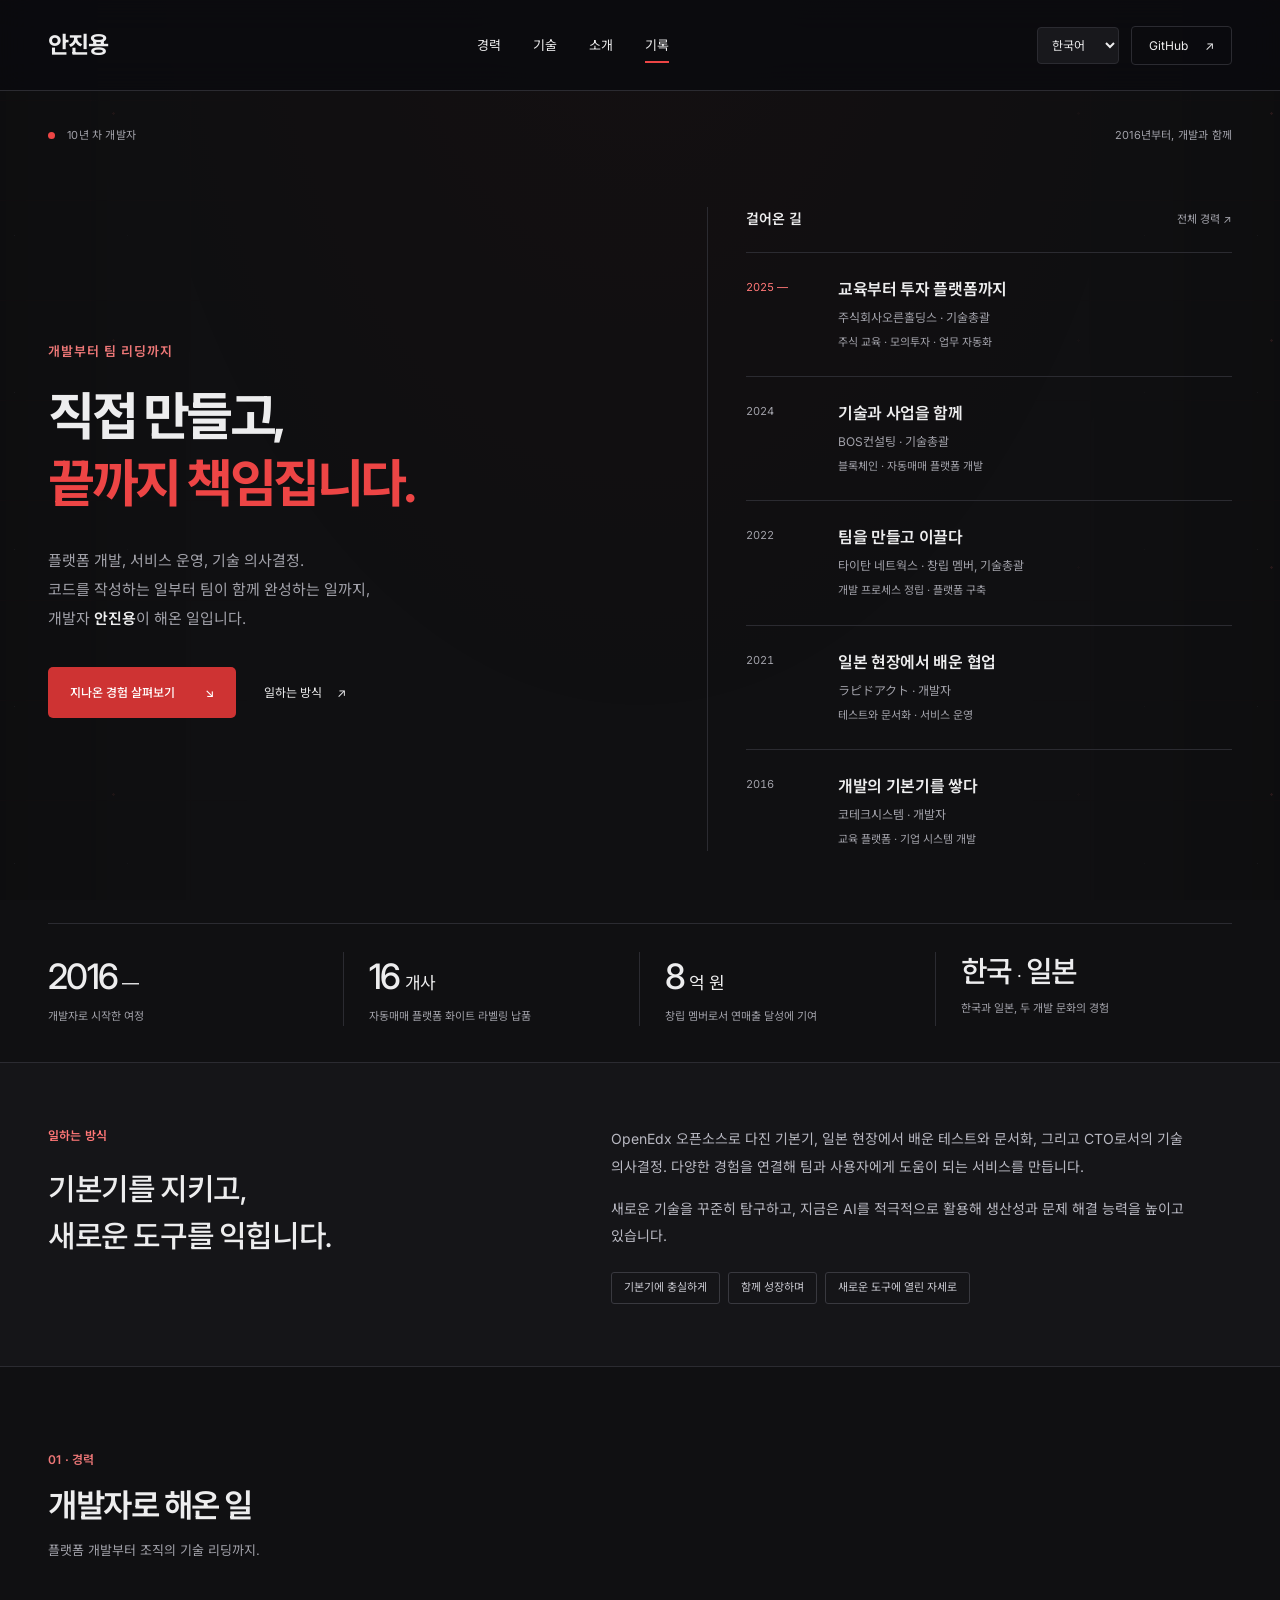
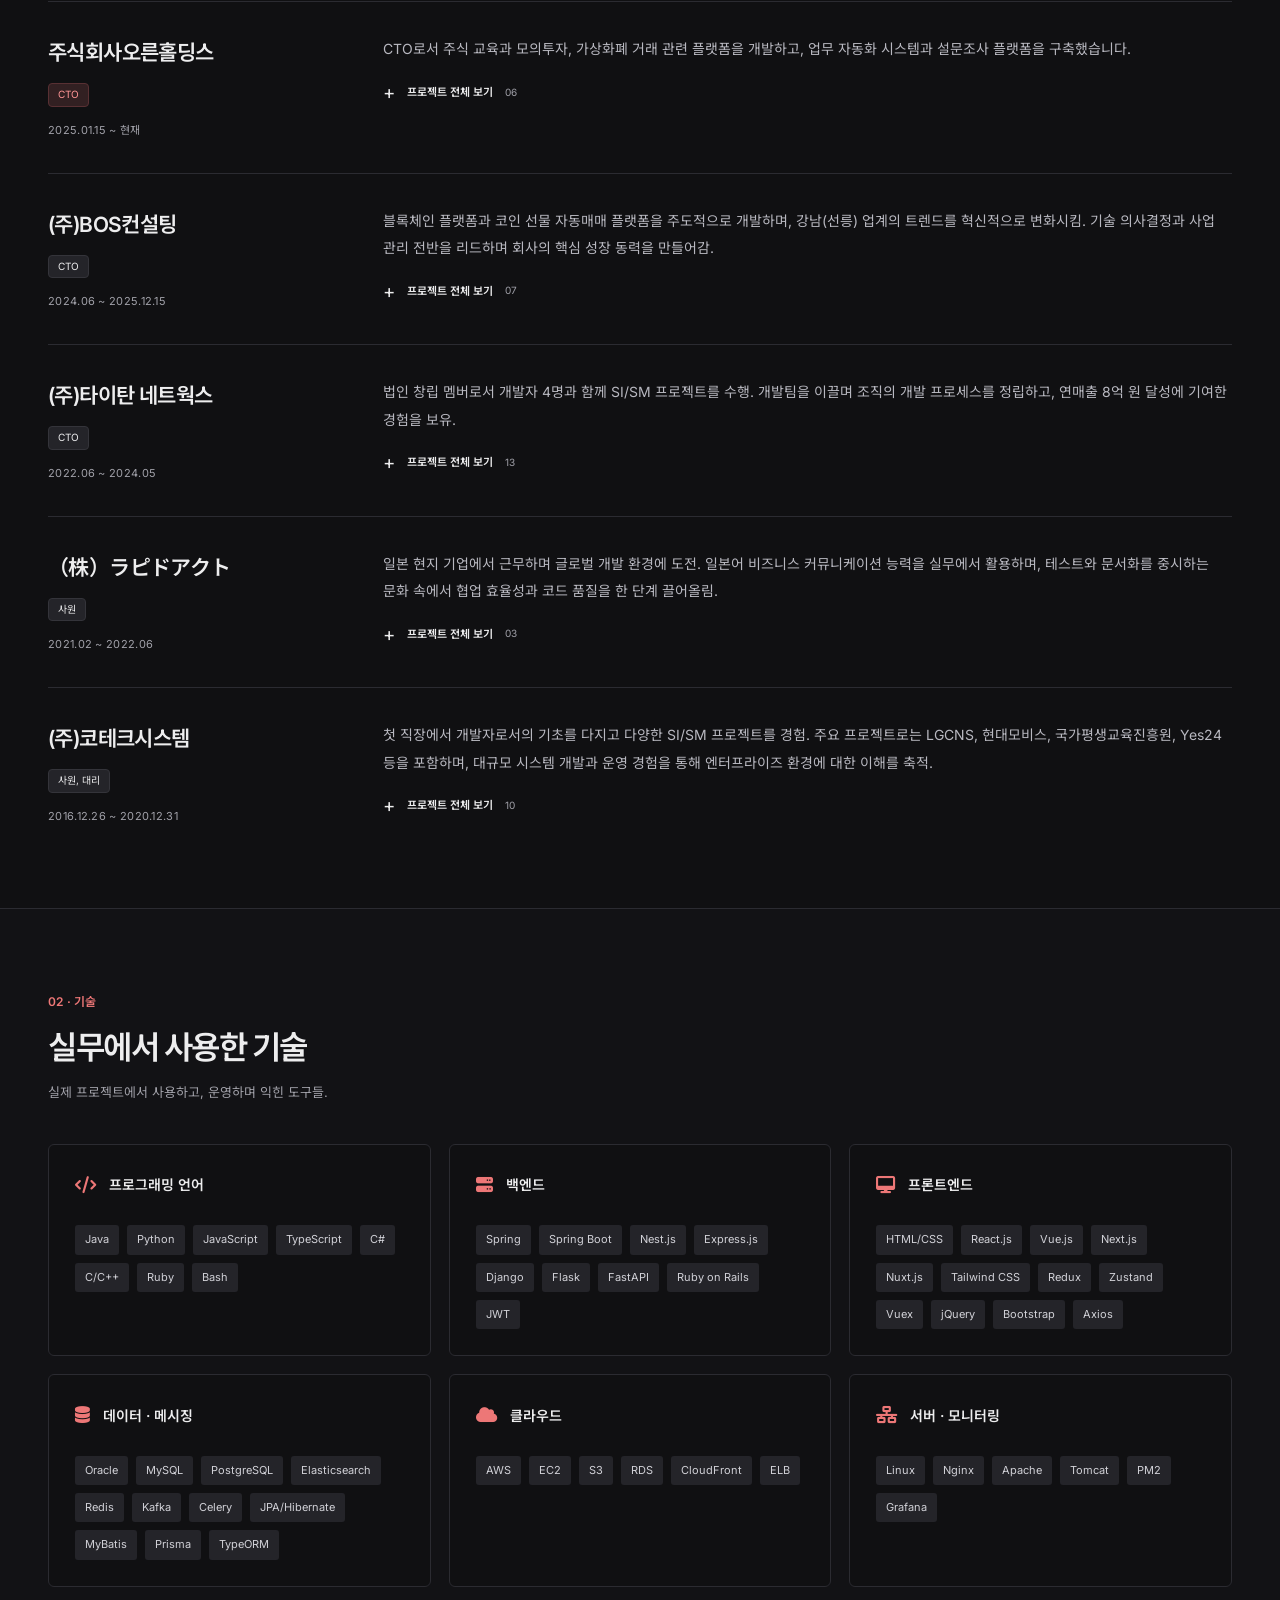
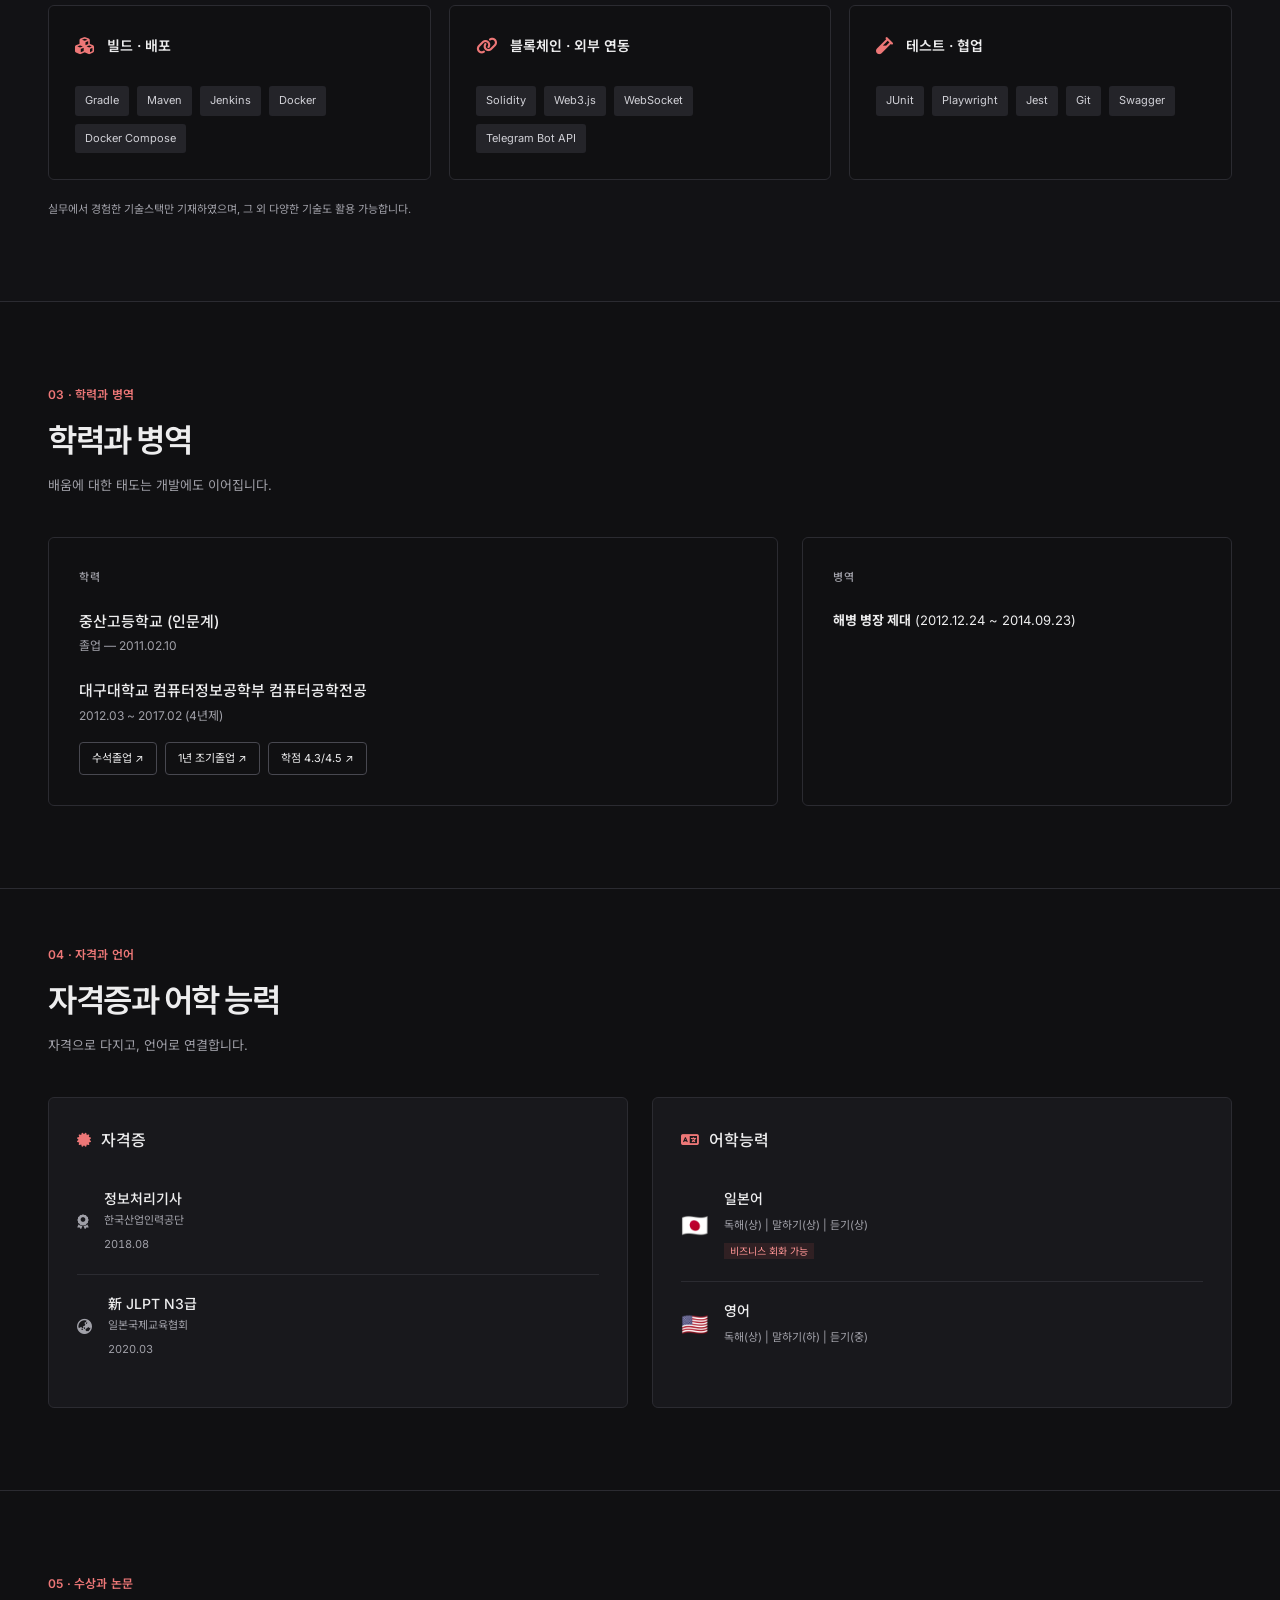
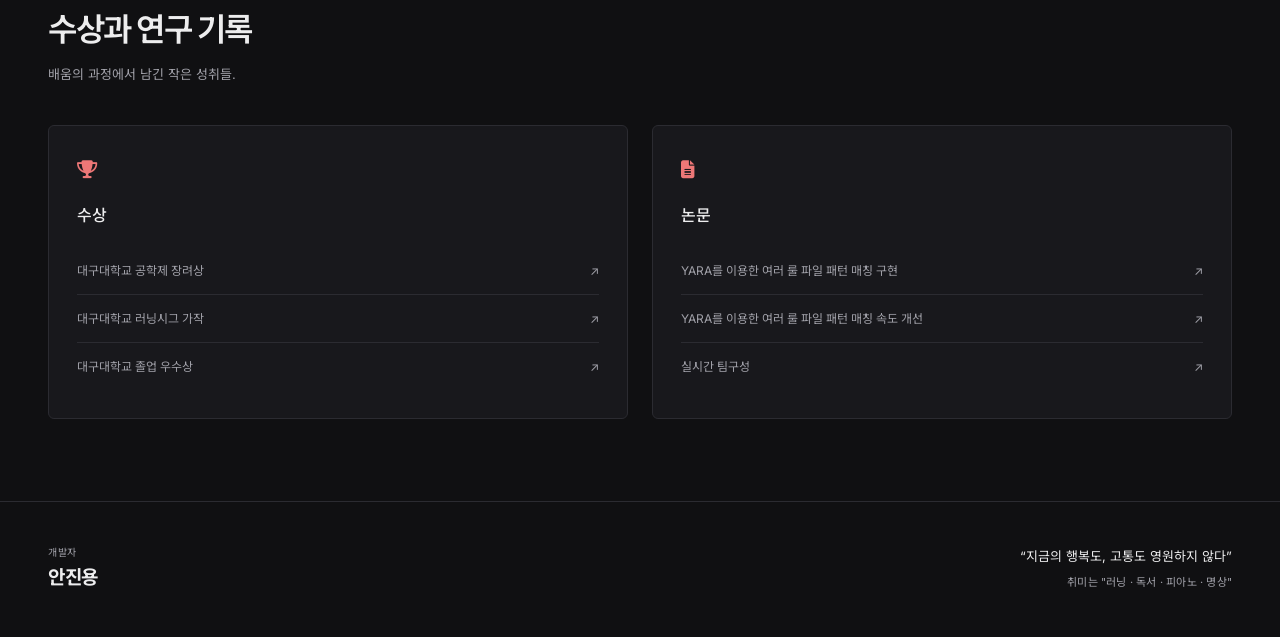
==== index.html @ 0026af7a "feat: rebuild portfolio website" ====
<!DOCTYPE html>
<html lang="ko">
<head>
    <meta charset="UTF-8">
    <meta name="viewport" content="width=device-width, initial-scale=1.0">
    <title>안진용 - 개발자 · 기술 리더</title>
    
    <!-- Typography -->
    <link rel="preconnect" href="https://fonts.googleapis.com">
    <link rel="preconnect" href="https://fonts.gstatic.com" crossorigin>
    <link rel="stylesheet" href="https://fonts.googleapis.com/css2?family=Inter:wght@400;500;600;700;800&amp;family=Noto+Sans+KR:wght@400;500;600;700&amp;family=Noto+Sans+JP:wght@400;500;600;700&amp;display=swap">
    <link rel="stylesheet" href="assets/styles/fonts.css">
    <link rel="stylesheet" href="assets/styles/style.css">
    
    <!-- Font Awesome for icons -->
    <link rel="stylesheet" href="https://cdnjs.cloudflare.com/ajax/libs/font-awesome/6.4.0/css/all.min.css">
    
    <!-- Meta tags for SEO -->
    <meta name="description" content="안진용의 개발 포트폴리오. 플랫폼 개발부터 기술 의사결정과 팀 리딩까지, 기술을 실제 가치로 연결합니다.">
    <meta name="keywords" content="개발자, 풀스택, 팀장, Java, Python, JavaScript, React, Vue, AWS, Docker">
    <meta name="author" content="안진용">
    
    <!-- Open Graph tags -->
    <meta property="og:title" content="안진용 - 개발자 · 기술 리더">
    <meta property="og:description" content="플랫폼 개발부터 기술 의사결정과 팀 리딩까지">
    <meta property="og:type" content="website">
    
    <!-- Favicon -->
    <link rel="icon" type="image/svg+xml" href="favicon.svg">
</head>
<body>
    <a class="skip-link" href="#experience">본문으로 건너뛰기</a>
    <nav class="navbar" aria-label="주요 메뉴">
      <div class="nav-container">
        <a href="#home" class="wordmark" aria-label="안진용 홈">안진용</a>
        <div class="nav-menu"><a href="#experience">경력</a><a href="#skills">기술</a><a href="#about">소개</a><a href="#achievements">기록</a></div>
        <div class="nav-tools">
        <select id="language-select" aria-label="언어 선택">
          <option value="ko" lang="ko">한국어</option>
          <option value="en" lang="en">English</option>
          <option value="ja" lang="ja">日本語</option>
        </select>
        <a class="nav-github" href="https://github.com/ZwLoad" target="_blank" rel="noopener noreferrer">GitHub <span aria-hidden="true">↗</span></a>
        </div>
      </div>
    </nav>
    <main id="home">
    <section class="hero">
      <div class="container">
        <div class="hero-topline"><span><span class="status-dot"></span> <span data-career-start="2016-12-26">개발자</span></span><span>2016년부터, 개발과 함께</span></div>
        <div class="hero-grid">
          <div class="hero-copy">
            <p class="eyebrow">개발부터 팀 리딩까지</p>
            <h1 class="glitch-heading"><span class="glitch-line"><span>직접 만들고,</span><span class="glitch-copy glitch-copy-red" aria-hidden="true">직접 만들고,</span><span class="glitch-copy glitch-copy-light" aria-hidden="true">직접 만들고,</span></span><br><span class="glitch-line hero-accent"><span>끝까지 책임집니다.</span><span class="glitch-copy glitch-copy-red" aria-hidden="true">끝까지 책임집니다.</span><span class="glitch-copy glitch-copy-light" aria-hidden="true">끝까지 책임집니다.</span></span></h1>
            <p class="hero-description" data-i18n-rich="intro">플랫폼 개발, 서비스 운영, 기술 의사결정.<br>코드를 작성하는 일부터 팀이 함께 완성하는 일까지,<br class="desktop-break"> 개발자 <strong>안진용</strong>이 해온 일입니다.</p>
            <div class="hero-actions"><a class="btn btn-primary" href="#experience">지나온 경험 살펴보기 <span aria-hidden="true">↘</span></a><a class="text-link" href="#philosophy">일하는 방식 <span aria-hidden="true">↗</span></a></div>
          </div>
          <aside class="career-overview" aria-label="주요 경력 요약">
            <div class="career-overview-heading"><h2>걸어온 길</h2><a href="#experience" aria-label="전체 경력 보기">전체 경력 <span aria-hidden="true">↗</span></a></div>
            <ol class="career-steps">
              <li><span class="career-year">2025 —</span><div><h3>교육부터 투자 플랫폼까지</h3><p>주식회사오른홀딩스 · 기술총괄</p><span class="career-detail">주식 교육 · 모의투자 · 업무 자동화</span></div></li>
              <li><span class="career-year">2024</span><div><h3>기술과 사업을 함께</h3><p>BOS컨설팅 · 기술총괄</p><span class="career-detail">블록체인 · 자동매매 플랫폼 개발</span></div></li>
              <li><span class="career-year">2022</span><div><h3>팀을 만들고 이끌다</h3><p>타이탄 네트웍스 · 창립 멤버, 기술총괄</p><span class="career-detail">개발 프로세스 정립 · 플랫폼 구축</span></div></li>
              <li><span class="career-year">2021</span><div><h3>일본 현장에서 배운 협업</h3><p>ラピドアクト · 개발자</p><span class="career-detail">테스트와 문서화 · 서비스 운영</span></div></li>
              <li><span class="career-year">2016</span><div><h3>개발의 기본기를 쌓다</h3><p>코테크시스템 · 개발자</p><span class="career-detail">교육 플랫폼 · 기업 시스템 개발</span></div></li>
            </ol>
          </aside>
        </div>
        <div class="hero-metrics"><div><strong>2016<span>—</span></strong><p>개발자로 시작한 여정</p></div><div><strong>16<span>개사</span></strong><p>자동매매 플랫폼 화이트 라벨링 납품</p></div><div><strong data-i18n-rich="revenue">8<span>억 원</span></strong><p>창립 멤버로서 연매출 달성에 기여</p></div><div><strong>한국<span>·</span>일본</strong><p>한국과 일본, 두 개발 문화의 경험</p></div></div>
      </div>
    </section>
    <section id="philosophy" class="philosophy-section"><div class="container philosophy-grid"><div><p class="eyebrow">일하는 방식</p><h2>기본기를 지키고,<br>새로운 도구를 익힙니다.</h2></div><div><p>OpenEdx 오픈소스로 다진 기본기, 일본 현장에서 배운 테스트와 문서화, 그리고 CTO로서의 기술 의사결정. 다양한 경험을 연결해 팀과 사용자에게 도움이 되는 서비스를 만듭니다.</p><p>새로운 기술을 꾸준히 탐구하고, 지금은 AI를 적극적으로 활용해 생산성과 문제 해결 능력을 높이고 있습니다.</p><div class="approach-tags"><span>기본기에 충실하게</span><span>함께 성장하며</span><span>새로운 도구에 열린 자세로</span></div></div></div></section>
    <!-- Experience Section -->
    <section id="experience" class="experience-section">
        <div class="container">
            <div class="section-header">
                <p class="eyebrow">01 · 경력</p><h2 class="section-title">개발자로 해온 일</h2><p class="section-subtitle">플랫폼 개발부터 조직의 기술 리딩까지.</p>
            </div>
            <div class="timeline">

                <div class="timeline-item current">
                    <div class="timeline-marker">
                        <i class="fas fa-briefcase" aria-hidden="true"></i>
                    </div>
                    <div class="timeline-content">
                        <div class="company-info">
                            <h3>주식회사오른홀딩스</h3>
                            <span class="position">CTO</span>
                            <span class="period">2025.01.15 ~ 현재</span>
                        </div>
                        <div class="company-description">
                            <p>CTO로서 주식 교육과 모의투자, 가상화폐 거래 관련 플랫폼을 개발하고, 업무 자동화 시스템과 설문조사 플랫폼을 구축했습니다.</p>
                            <details class="project-details"><summary>프로젝트 전체 보기 <span>06</span></summary><ul class="projects-list">
                                <li>오른, 주식 공부를 위한 CMS '오른아카데미' 개발 (SI)</li>
                                <li>오른, 비트코인 선물 자동매매 플랫폼 '센티널 팩토리' 개발 (SI)</li>
                                <li>오른, 업무 자동화 시스템 '양봉정리' 개발 (SI)</li>
                                <li>오른, 가상화폐 모의 거래소 '레버리지GYM' 개발 (SI)</li>
                                <li>오른, 설문조사 플랫폼 '오른서베이' 개발 (SI)</li>
                                <li>오른, 주식 공부를 위한 모의투자 플랫폼 '오른 트레이딩 시스템' 개발 (SI)</li>
                            </ul></details>
                        </div>
                    </div>
                </div>

    
                <div class="timeline-item">
                    <div class="timeline-marker">
                        <i class="fas fa-briefcase" aria-hidden="true"></i>
                    </div>
                    <div class="timeline-content">
                        <div class="company-info">
                            <h3>(주)BOS컨설팅</h3>
                            <span class="position">CTO</span>
                            <span class="period">2024.06 ~ 2025.12.15</span>
                        </div>
                        <div class="company-description">
                            <p>
                                블록체인 플랫폼과 코인 선물 자동매매 플랫폼을 주도적으로 개발하며, 
                                강남(선릉) 업계의 트렌드를 혁신적으로 변화시킴. 
                                기술 의사결정과 사업 관리 전반을 리드하며 회사의 핵심 성장 동력을 만들어감.
                            </p>
                            <details class="project-details"><summary>프로젝트 전체 보기 <span>07</span></summary><ul class="projects-list">
                                <li>웨**, 토큰 발행 및 Lbank 상장 (SI)</li>
                                <li>웨**, 토큰 스테이킹 보상형 솔루션 개발 (SI)</li>
                                <li>오***, 토큰 발행 및 홀더 수 작업용 에어드롭 자동화 시스템 개발 (SI)</li>
                                <li>BOS컨설팅, 텔레그램 기반 선물 자동매매 봇 개발 (SI)</li>
                                <li>BOS컨설팅, 웹 기반 선물 자동매매 봇 개발 (SI)</li>
                                <li>BOS컨설팅, 웹 기반 선물 자동매매 봇 화이트 라벨링 납품 [16업체] (SI)</li>
                                <li>BOS컨설팅, 리플 전문 선물 자동매매 플랫폼 '리플레이' 개발 (SI)</li>
                            </ul></details>
                        </div>
                    </div>
                </div>
    
                <div class="timeline-item">
                    <div class="timeline-marker">
                        <i class="fas fa-users" aria-hidden="true"></i>
                    </div>
                    <div class="timeline-content">
                        <div class="company-info">
                            <h3>(주)타이탄 네트웍스</h3>
                            <span class="position">CTO</span>
                            <span class="period">2022.06 ~ 2024.05</span>
                        </div>
                        <div class="company-description">
                            <p>
                                법인 창립 멤버로서 개발자 4명과 함께 SI/SM 프로젝트를 수행. 
                                개발팀을 이끌며 조직의 개발 프로세스를 정립하고, 연매출 8억 원 달성에 기여한 경험을 보유.
                            </p>
                            <details class="project-details"><summary>프로젝트 전체 보기 <span>13</span></summary><ul class="projects-list">
                                <li>타이탄네트웍스, TITAN VPN 플랫폼 개발 (SI)</li>
                                <li>F********, GPS 기반 NFT 보상형 솔루션 개발 (SI)</li>
                                <li>최**, 세븐보드 전산 시스템 개발 (SI)</li>
                                <li>스***, 세븐보드 전산 시스템 화이트 라벨링 납품 (SI)</li>
                                <li>메***, NFT 마켓 플레이스 개발 (SI)</li>
                                <li>얼***, NFT 마켓 플레이스 개발 (SI)</li>
                                <li>타이탄네트웍스, 이더리움 기반 복권 시스템 개발 (SI)</li>
                                <li>몬*, 카지노 토큰 스테이킹 보상형 솔루션 개발 (SI)</li>
                                <li>타이탄네트웍스, 슬랙 연동 카지노 자동 배팅 솔루션 개발 (SI)</li>
                                <li>로****, 부동산 토큰 스테이킹 보상형 솔루션 개발 (SI)</li>
                                <li>레***, 지하 아이돌 엔터테인먼트 플랫폼 개발 (SI)</li>
                                <li>카***, 출석 기반 보상형 솔루션 개발 (SI)</li>
                                <li>칸****, 출석 기반 보상형 솔루션 개발 (SI)</li>
                            </ul></details>
                        </div>
                    </div>
                </div>
    
                <div class="timeline-item">
                    <div class="timeline-marker">
                        <i class="fas fa-globe-asia" aria-hidden="true"></i>
                    </div>
                    <div class="timeline-content">
                        <div class="company-info">
                            <h3>（株）ラピドアクト</h3>
                            <span class="position">사원</span>
                            <span class="period">2021.02 ~ 2022.06</span>
                        </div>
                        <div class="company-description">
                            <p>
                                일본 현지 기업에서 근무하며 글로벌 개발 환경에 도전. 
                                일본어 비즈니스 커뮤니케이션 능력을 실무에서 활용하며, 
                                테스트와 문서화를 중시하는 문화 속에서 협업 효율성과 코드 품질을 한 단계 끌어올림.
                            </p>
                            <details class="project-details"><summary>프로젝트 전체 보기 <span>03</span></summary><ul class="projects-list">
                                <li>큐슈 전력, 경리 시스템 유지보수 (SM)</li>
                                <li>리쿠르트, 핫페퍼그루메 식음료팀 유지보수 (SM)</li>
                                <li>세이코, 의약품 배송 시스템 개발 (SI)</li>
                            </ul></details>
                        </div>
                    </div>
                </div>
    
                <div class="timeline-item">
                    <div class="timeline-marker">
                        <i class="fas fa-code" aria-hidden="true"></i>
                    </div>
                    <div class="timeline-content">
                        <div class="company-info">
                            <h3>(주)코테크시스템</h3>
                            <span class="position">사원, 대리</span>
                            <span class="period">2016.12.26 ~ 2020.12.31</span>
                        </div>
                        <div class="company-description">
                            <p>
                                첫 직장에서 개발자로서의 기초를 다지고 다양한 SI/SM 프로젝트를 경험. 
                                주요 프로젝트로는 LGCNS, 현대모비스, 국가평생교육진흥원, Yes24 등을 포함하며, 
                                대규모 시스템 개발과 운영 경험을 통해 엔터프라이즈 환경에 대한 이해를 축적.
                            </p>
                            <details class="project-details"><summary>프로젝트 전체 보기 <span>10</span></summary><ul class="projects-list">
                                <li>LG CNS, 러닝넷 개발 (SI)</li>
                                <li>LG CNS, 러닝넷 유지보수 (SM)</li>
                                <li>국가평생교육진흥원, K-MOOC 개발 (SI)</li>
                                <li>국가평생교육진흥원, K-MOOC 유지보수 (SM)</li>
                                <li>코테크시스템, 시스코 영상 제어 관리자 (SI)</li>
                                <li>현대모비스, 자기주도 SW 러닝 시스템 개발 (SI)</li>
                                <li>YES24, 블록체인 지갑 관리 시스템 seyio 개발 (SI)</li>
                                <li>YES24, 블록체인 경품 추첨 시스템 seymall 개발 (SI)</li>
                                <li>YES24, Story24 플랫폼 개발 (SI)</li>
                                <li>YES24, Story24 관리자 개발 (SI)</li>
                            </ul></details>
                        </div>
                    </div>
                </div>
    
            </div>
        </div>
    </section>
    

    <!-- Skills Section -->
    <section id="skills" class="skills-section">
        <div class="container">
            <div class="section-header">
                <p class="eyebrow">02 · 기술</p><h2 class="section-title">실무에서 사용한 기술</h2><p class="section-subtitle">실제 프로젝트에서 사용하고, 운영하며 익힌 도구들.</p>
            </div>

            <!-- Practical technology stack -->
            <div class="skills-grid-enhanced">
                <div class="skill-category-enhanced">
                    <div class="category-visual">
                        <div class="category-icon"><i class="fas fa-code" aria-hidden="true"></i></div>
                        <div class="category-info"><h3>프로그래밍 언어</h3></div>
                    </div>
                    <div class="skill-tags-enhanced">
                        <span class="skill-tag">Java</span>
                        <span class="skill-tag">Python</span>
                        <span class="skill-tag">JavaScript</span>
                        <span class="skill-tag">TypeScript</span>
                        <span class="skill-tag">C#</span>
                        <span class="skill-tag">C/C++</span>
                        <span class="skill-tag">Ruby</span>
                        <span class="skill-tag">Bash</span>
                    </div>
                </div>
                <div class="skill-category-enhanced">
                    <div class="category-visual">
                        <div class="category-icon"><i class="fas fa-server" aria-hidden="true"></i></div>
                        <div class="category-info"><h3>백엔드</h3></div>
                    </div>
                    <div class="skill-tags-enhanced">
                        <span class="skill-tag">Spring</span>
                        <span class="skill-tag">Spring Boot</span>
                        <span class="skill-tag">Nest.js</span>
                        <span class="skill-tag">Express.js</span>
                        <span class="skill-tag">Django</span>
                        <span class="skill-tag">Flask</span>
                        <span class="skill-tag">FastAPI</span>
                        <span class="skill-tag">Ruby on Rails</span>
                        <span class="skill-tag">JWT</span>
                    </div>
                </div>
                <div class="skill-category-enhanced">
                    <div class="category-visual">
                        <div class="category-icon"><i class="fas fa-desktop" aria-hidden="true"></i></div>
                        <div class="category-info"><h3>프론트엔드</h3></div>
                    </div>
                    <div class="skill-tags-enhanced">
                        <span class="skill-tag">HTML/CSS</span>
                        <span class="skill-tag">React.js</span>
                        <span class="skill-tag">Vue.js</span>
                        <span class="skill-tag">Next.js</span>
                        <span class="skill-tag">Nuxt.js</span>
                        <span class="skill-tag">Tailwind CSS</span>
                        <span class="skill-tag">Redux</span>
                        <span class="skill-tag">Zustand</span>
                        <span class="skill-tag">Vuex</span>
                        <span class="skill-tag">jQuery</span>
                        <span class="skill-tag">Bootstrap</span>
                        <span class="skill-tag">Axios</span>
                    </div>
                </div>
                <div class="skill-category-enhanced">
                    <div class="category-visual">
                        <div class="category-icon"><i class="fas fa-database" aria-hidden="true"></i></div>
                        <div class="category-info"><h3>데이터 · 메시징</h3></div>
                    </div>
                    <div class="skill-tags-enhanced">
                        <span class="skill-tag">Oracle</span>
                        <span class="skill-tag">MySQL</span>
                        <span class="skill-tag">PostgreSQL</span>
                        <span class="skill-tag">Elasticsearch</span>
                        <span class="skill-tag">Redis</span>
                        <span class="skill-tag">Kafka</span>
                        <span class="skill-tag">Celery</span>
                        <span class="skill-tag">JPA/Hibernate</span>
                        <span class="skill-tag">MyBatis</span>
                        <span class="skill-tag">Prisma</span>
                        <span class="skill-tag">TypeORM</span>
                    </div>
                </div>
                <div class="skill-category-enhanced">
                    <div class="category-visual">
                        <div class="category-icon"><i class="fas fa-cloud" aria-hidden="true"></i></div>
                        <div class="category-info"><h3>클라우드</h3></div>
                    </div>
                    <div class="skill-tags-enhanced">
                        <span class="skill-tag">AWS</span>
                        <span class="skill-tag">EC2</span>
                        <span class="skill-tag">S3</span>
                        <span class="skill-tag">RDS</span>
                        <span class="skill-tag">CloudFront</span>
                        <span class="skill-tag">ELB</span>
                    </div>
                </div>
                <div class="skill-category-enhanced">
                    <div class="category-visual">
                        <div class="category-icon"><i class="fas fa-network-wired" aria-hidden="true"></i></div>
                        <div class="category-info"><h3>서버 · 모니터링</h3></div>
                    </div>
                    <div class="skill-tags-enhanced">
                        <span class="skill-tag">Linux</span>
                        <span class="skill-tag">Nginx</span>
                        <span class="skill-tag">Apache</span>
                        <span class="skill-tag">Tomcat</span>
                        <span class="skill-tag">PM2</span>
                        <span class="skill-tag">Grafana</span>
                    </div>
                </div>
                <div class="skill-category-enhanced">
                    <div class="category-visual">
                        <div class="category-icon"><i class="fas fa-cubes" aria-hidden="true"></i></div>
                        <div class="category-info"><h3>빌드 · 배포</h3></div>
                    </div>
                    <div class="skill-tags-enhanced">
                        <span class="skill-tag">Gradle</span>
                        <span class="skill-tag">Maven</span>
                        <span class="skill-tag">Jenkins</span>
                        <span class="skill-tag">Docker</span>
                        <span class="skill-tag">Docker Compose</span>
                    </div>
                </div>
                <div class="skill-category-enhanced">
                    <div class="category-visual">
                        <div class="category-icon"><i class="fas fa-link" aria-hidden="true"></i></div>
                        <div class="category-info"><h3>블록체인 · 외부 연동</h3></div>
                    </div>
                    <div class="skill-tags-enhanced">
                        <span class="skill-tag">Solidity</span>
                        <span class="skill-tag">Web3.js</span>
                        <span class="skill-tag">WebSocket</span>
                        <span class="skill-tag">Telegram Bot API</span>
                    </div>
                </div>
                <div class="skill-category-enhanced">
                    <div class="category-visual">
                        <div class="category-icon"><i class="fas fa-vial" aria-hidden="true"></i></div>
                        <div class="category-info"><h3>테스트 · 협업</h3></div>
                    </div>
                    <div class="skill-tags-enhanced">
                        <span class="skill-tag">JUnit</span>
                        <span class="skill-tag">Playwright</span>
                        <span class="skill-tag">Jest</span>
                        <span class="skill-tag">Git</span>
                        <span class="skill-tag">Swagger</span>
                    </div>
                </div>
            </div>

            <!-- Skills Note -->
            <div class="skills-note">
                <p>실무에서 경험한 기술스택만 기재하였으며, 그 외 다양한 기술도 활용 가능합니다.</p>
            </div>

        </div>
    </section>

    <!-- About Section -->
    <section id="about" class="about-section">
        <div class="container">
            <div class="section-header">
                <p class="eyebrow">03 · 학력과 병역</p><h2 class="section-title">학력과 병역</h2><p class="section-subtitle">배움에 대한 태도는 개발에도 이어집니다.</p>
            </div>
            <div class="about-content">
                <div class="about-text">
                    <div class="highlight-box">
                        <h3>학력</h3>
                        <div class="education-highlight">
                            <div class="education-item">
                                <h4>중산고등학교 (인문계)</h4>
                                <p class="period">졸업 — 2011.02.10</p>
                            </div>
                            <div class="education-item">
                                <h4>대구대학교 컴퓨터정보공학부 컴퓨터공학전공</h4>
                                <p class="period">2012.03 ~ 2017.02 (4년제)</p>
                                <div class="achievement-badges">
                                    <button type="button" class="badge badge-gold" onclick="openModal('assets/documents/대학교_졸업우수상.jpeg', '수석졸업 증명서')">수석졸업 ↗</button>
                                    <button type="button" class="badge badge-blue" onclick="openModal('assets/documents/대학교_졸업증명서.jpeg', '졸업증명서')">1년 조기졸업 ↗</button>
                                    <button type="button" class="badge badge-green" onclick="openModal('assets/documents/대학교_성적증명서.jpeg', '성적증명서')">학점 4.3/4.5 ↗</button>
                                </div>
                            </div>
                        </div>
                    </div>
                    <div class="highlight-box">
                        <h3>병역</h3>
                        <p><strong>해병 병장 제대</strong> (2012.12.24 ~ 2014.09.23)</p>
                    </div>
                </div>
            </div>
        </div>
    </section>

    <!-- Certifications & Languages -->
    <section class="cert-lang-section">
        <div class="container">

            <div class="section-header">
                <p class="eyebrow">04 · 자격과 언어</p><h2 class="section-title">자격증과 어학 능력</h2><p class="section-subtitle">자격으로 다지고, 언어로 연결합니다.</p>
            </div>

            <div class="cert-lang-grid">
                <div class="certifications-card">
                    <div class="card-header">
                        <i class="fas fa-certificate" aria-hidden="true"></i>
                        <h3>자격증</h3>
                    </div>
                    <div class="cert-list">
                        <button type="button" class="cert-item" onclick="openModal('assets/documents/정보처리기사.jpeg', '정보처리기사 자격증')">
                            <div class="cert-icon">
                                <i class="fas fa-award" aria-hidden="true"></i>
                            </div>
                            <div class="cert-info">
                                <h4>정보처리기사</h4>
                                <p>한국산업인력공단</p>
                                <span class="cert-date">2018.08</span>
                            </div></button>
                        <button type="button" class="cert-item" onclick="openModal('assets/documents/JLPT_N3.jpeg', 'JLPT N3급 자격증')">
                            <div class="cert-icon">
                                <i class="fas fa-globe-asia" aria-hidden="true"></i>
                            </div>
                            <div class="cert-info">
                                <h4>新 JLPT N3급</h4>
                                <p>일본국제교육협회</p>
                                <span class="cert-date">2020.03</span>
                            </div></button>
                    </div>
                </div>
                
                <div class="languages-card">
                    <div class="card-header">
                        <i class="fas fa-language" aria-hidden="true"></i>
                        <h3>어학능력</h3>
                    </div>
                    <div class="language-list">
                        <div class="language-item">
                            <div class="language-flag">🇯🇵</div>
                            <div class="language-info">
                                <h4>일본어</h4>
                                <div class="skill-level">
                                    <span class="level-text">독해(상) | 말하기(상) | 듣기(상)</span>
                                </div>
                                <span class="business-note">비즈니스 회화 가능</span>
                            </div>
                        </div>
                        <div class="language-item">
                            <div class="language-flag">🇺🇸</div>
                            <div class="language-info">
                                <h4>영어</h4>
                                <div class="skill-level">
                                    <span class="level-text">독해(상) | 말하기(하) | 듣기(중)</span>
                                </div>
                            </div>
                        </div>
                    </div>
                </div>
            </div>
        </div>
    </section>

    <!-- Achievements Section -->
    <section id="achievements" class="achievements-section">
        <div class="container">
            <div class="section-header">
                <p class="eyebrow">05 · 수상과 논문</p><h2 class="section-title">수상과 연구 기록</h2><p class="section-subtitle">배움의 과정에서 남긴 작은 성취들.</p>
            </div>
            <div class="achievements-grid">
                <div class="achievement-card">
                    <div class="achievement-icon">
                        <i class="fas fa-trophy" aria-hidden="true"></i>
                    </div>
                    <h3>수상</h3>
                    <ul class="achievement-list">
                        <li><button type="button" class="archive-link" onclick="openModal('assets/documents/대학교_공학제장려상.jpeg', '공학제 장려상')">대구대학교 공학제 장려상 <span aria-hidden="true">↗</span></button></li>
                        <li><button type="button" class="archive-link" onclick="openModal('assets/documents/대학교_러닝시그가작.jpeg', '러닝시그 가작')">대구대학교 러닝시그 가작 <span aria-hidden="true">↗</span></button></li>
                        <li><button type="button" class="archive-link" onclick="openModal('assets/documents/대학교_졸업우수상.jpeg', '졸업 우수상')">대구대학교 졸업 우수상 <span aria-hidden="true">↗</span></button></li>
                    </ul>
                </div>
                
                <div class="achievement-card">
                    <div class="achievement-icon">
                        <i class="fas fa-file-alt" aria-hidden="true"></i>
                    </div>
                    <h3>논문</h3>
                    <ul class="achievement-list">
                        <li><button type="button" class="archive-link" onclick="downloadFile('assets/documents/논문_YARA를이용한여러룰파일패턴매칭구현.hwp', 'YARA를 이용한 여러 룰 파일 패턴 매칭 구현.hwp')">YARA를 이용한 여러 룰 파일 패턴 매칭 구현 <span aria-hidden="true">↗</span></button></li>
                        <li><button type="button" class="archive-link" onclick="downloadFile('assets/documents/논문_YARA를이용한여러룰파일패턴매칭속도개선.hwp', 'YARA를 이용한 여러 룰 파일 패턴 매칭 속도 개선.hwp')">YARA를 이용한 여러 룰 파일 패턴 매칭 속도 개선 <span aria-hidden="true">↗</span></button></li>
                        <li><button type="button" class="archive-link" onclick="downloadFile('assets/documents/논문_실시간팀구성.hwp', '실시간 팀구성.hwp')">실시간 팀구성 <span aria-hidden="true">↗</span></button></li>
                    </ul>
                </div>
            </div>
        </div>
    </section>

    <!-- Modal -->
    <dialog id="modal" class="modal" aria-labelledby="modal-title">
        <div class="modal-content">
            <button type="button" class="modal-close" aria-label="닫기">&times;</button>
            <h3 id="modal-title"></h3>
            <div class="modal-body">
                <img id="modal-image" alt="" style="max-width: 100%; height: auto; border-radius: 8px;">
            </div>
        </div>
    </dialog>

    </main>
    <!-- Footer -->
    <footer class="footer">
        <div class="container">
            <div class="footer-content">
                <div class="footer-text">
                    <p>개발자</p>
                    <h3>안진용</h3>
                </div>
                <div class="footer-contact">
                    <p>“지금의 행복도, 고통도 영원하지 않다”</p><span class="footer-habits">취미는 "러닝 · 독서 · 피아노 · 명상"</span>
                </div>
            </div>
        </div>
    </footer>

    <script src="assets/scripts/main.js" defer></script>
    <script src="assets/locales/translations.js" defer></script>
    <script src="assets/scripts/i18n.js" defer></script>
    <script src="assets/scripts/career.js" defer></script>
    <script src="assets/scripts/motion.js" defer></script>
    <script src="assets/scripts/depth.js" defer></script>
</body>
</html>
---- assets/styles/fonts.css ----
body {
    font-family: 'Inter', 'Noto Sans KR', -apple-system, BlinkMacSystemFont, sans-serif;
    -webkit-font-smoothing: antialiased;
    -moz-osx-font-smoothing: grayscale;
}
html[lang="ja"] body {
    font-family: 'Inter', 'Noto Sans JP', -apple-system, BlinkMacSystemFont, sans-serif;
}
---- assets/styles/style.css ----
:root {
    --paper:#101012;
    --ink:#ededee;
    --muted:#a1a1a9;
    --line:#2b2b31;
    --accent:#ed4545;
    --accent-soft:#ff7777;
    --surface:#18181c;
    color-scheme:dark;
}
* {
    box-sizing:border-box;
}
html {
    scroll-behavior:smooth;
    scroll-padding-top:100px;
}
body {
    margin:0;
    background:var(--paper);
    color:var(--ink);
    font-size:15px;
    line-height:1.75;
    word-break:keep-all;
}
h1,h2,h3,h4,p {
    margin:0;
}
a {
    color:inherit;
    text-decoration:none;
}
button {
    font:inherit;
    color:inherit;
    cursor:pointer;
}
button,a,summary {
    -webkit-tap-highlight-color:transparent;
}
button:focus-visible,a:focus-visible,summary:focus-visible {
    outline:3px solid #ff7777;
    outline-offset:5px;
}
::selection {
    background:var(--accent-soft);
    color:var(--ink);
}
.container,.nav-container {
    width:min(1200px,calc(100% - 96px));
    margin:auto;
}
.navbar {
    position:sticky;
    top:0;
    z-index:20;
    background:rgba(16,16,18,.95);
    backdrop-filter:blur(16px);
    border-bottom:1px solid var(--line);
}
.nav-container {
    height:90px;
    display:flex;
    align-items:center;
    justify-content:space-between;
    gap:24px;
}
.wordmark {
    font-size:23px;
    font-weight:700;
    letter-spacing:-1px;
    display:flex;
    align-items:center;
}
.nav-menu {
    display:flex;
    gap:32px;
    font-size:13px;
}
.nav-menu a {
    position:relative;
    padding:10px 0;
}
.nav-menu a:after {
    content:'';
    position:absolute;
    height:2px;
    background:var(--accent);
    bottom:3px;
    left:0;
    right:100%;
    transition:right .2s;
}
.nav-menu a:hover:after,.nav-menu a.active:after {
    right:0;
}
.nav-github {
    font-size:12px;
    border:1px solid var(--line);
    padding:8px 17px;
    border-radius:24px;
}
.nav-github span {
    margin-left:14px;
}
.hero {
    padding:35px 0 0;
}
.hero-topline {
    display:flex;
    justify-content:space-between;
    color:var(--muted);
    font-size:10px;
    letter-spacing:.2px;
}
.status-dot {
    display:inline-block;
    width:7px;
    height:7px;
    background:#ed4545;
    border-radius:50%;
    margin-right:9px;
}
.hero-grid {
    display:grid;
    grid-template-columns:1.15fr 1fr;
    gap:55px;
    align-items:center;
    padding:62px 0 72px;
}
.eyebrow {
    font-size:11px;
    letter-spacing:.2px;
    font-weight:600;
    color:#ed7777;
    margin-bottom:20px;
}
.hero-copy>.eyebrow {
    letter-spacing:1px;
    font-size:13px;
}
.hero h1 {
    font-size:clamp(40px,4vw,58px);
    font-weight:650;
    letter-spacing:-3.5px;
    line-height:1.32;
}
.hero-accent {
    color:var(--accent);
}
.hero-description {
    font-size:15px;
    line-height:1.95;
    color:var(--muted);
    margin-top:28px;
}
.hero-description strong {
    font-weight:600;
    color:var(--ink);
}
.hero-actions {
    margin-top:34px;
    display:flex;
    align-items:center;
    gap:28px;
}
.btn {
    display:inline-flex;
    gap:30px;
    align-items:center;
    justify-content:space-between;
    font-size:12px;
    font-weight:500;
    padding:15px 22px;
    border-radius:5px;
    transition:background .2s,transform .2s;
}
.btn-primary {
    background:#ce3333;
    color:white;
}
.btn:hover {
    background:#ca3030;
    transform:translateY(-2px);
}
.text-link {
    font-size:12px;
}
.text-link span {
    margin-left:12px;
}
.hero-metrics {
    display:grid;
    grid-template-columns:repeat(4,1fr);
    border-top:1px solid var(--line);
    padding:28px 0 36px;
}
.hero-metrics>div {
    padding:0 25px;
    border-right:1px solid var(--line);
}
.hero-metrics>div:first-child {
    padding-left:0;
}
.hero-metrics>div:last-child {
    border:0;
}
.hero-metrics strong {
    font-size:35px;
    line-height:1.4;
    font-weight:500;
    letter-spacing:-1.7px;
}
.hero-metrics strong span {
    font-size:17px;
    font-weight:400;
    letter-spacing:-.5px;
    margin:0 5px;
}
.hero-metrics p {
    font-size:11px;
    color:var(--muted);
    margin-top:6px;
}
.philosophy-section {
    background:var(--surface);
    color:var(--ink);
    border-top:1px solid var(--line);
    border-bottom:1px solid var(--line);
    padding:62px 0;
}
.philosophy-grid {
    display:grid;
    grid-template-columns:1fr 1.3fr;
    gap:85px;
}
.philosophy-section .eyebrow {
    color:var(--accent-soft);
}
.philosophy-section h2 {
    font-size:30px;
    font-weight:500;
    letter-spacing:-1.4px;
    line-height:1.55;
}
.philosophy-grid>div>p:not(.eyebrow) {
    color:#b8b8c1;
    font-size:14px;
    line-height:1.95;
    margin-bottom:15px;
}
.approach-tags {
    display:flex;
    gap:8px;
    flex-wrap:wrap;
    margin-top:23px;
}
.approach-tags span {
    font-size:10px;
    border:1px solid #39393f;
    border-radius:25px;
    padding:5px 12px;
    color:#c9c9d0;
}
.experience-section,.skills-section,.about-section,.cert-lang-section,.achievements-section {
    padding:82px 0;
    border-bottom:1px solid var(--line);
}
.section-header {
    margin-bottom:40px;
}
.section-header .eyebrow {
    margin-bottom:12px;
}
.section-title {
    font-size:32px;
    letter-spacing:-1.5px;
    font-weight:550;
    line-height:1.5;
}
.section-subtitle {
    margin-top:9px;
    font-size:13px;
    color:var(--muted);
}
.timeline {
    border-top:1px solid var(--line);
}
.timeline-item {
    position:relative;
    border-bottom:1px solid var(--line);
    padding:33px 0;
}
.timeline-item:last-child {
    border:0;
    padding-bottom:0;
}
.timeline-marker {
    display:none;
}
.timeline-content {
    display:grid;
    grid-template-columns:290px 1fr;
    gap:45px;
}
.company-info h3 {
    font-size:21px;
    letter-spacing:-.6px;
    font-weight:600;
    margin-bottom:8px;
}
.position {
    display:inline-block;
    font-size:10px;
    background:#242429;
    border:1px solid #34343a;
    border-radius:4px;
    padding:2px 9px;
}
.current .position {
    background:#322022;
    color:#ff9595;
    border-color:#583033;
}
.company-info .period {
    display:block;
    margin-top:14px;
    font-size:11px;
    color:var(--muted);
    letter-spacing:.3px;
}
.company-description>p {
    font-size:14px;
    color:#b8b8c0;
    line-height:1.95;
}
.project-details {
    margin-top:20px;
}
.project-details summary {
    font-size:11px;
    font-weight:600;
    cursor:pointer;
    list-style:none;
    display:flex;
    align-items:center;
    gap:12px;
    width:fit-content;
}
.project-details summary:before {
    content:'+';
    font-size:19px;
    font-weight:400;
    line-height:1;
}
.project-details[open] summary:before {
    content:'−';
}
.project-details summary span {
    font-size:10px;
    color:var(--muted);
    font-weight:400;
}
.projects-list {
    list-style:none;
    padding:16px 0 0;
    margin:0;
}
.projects-list li {
    font-size:12px;
    color:var(--muted);
    padding:6px 0 6px 15px;
    position:relative;
    border-bottom:1px solid #29292e;
}
.projects-list li:before {
    content:'·';
    position:absolute;
    left:0;
}
.skills-section {
    background:#141417;
}
.skills-grid-enhanced {
    display:grid;
    grid-template-columns:repeat(3,1fr);
    gap:18px;
}
.skill-category-enhanced {
    background:var(--paper);
    border:1px solid var(--line);
    padding:26px;
    border-radius:6px;
}
.category-visual {
    display:flex;
    gap:13px;
    align-items:center;
    margin-bottom:25px;
}
.category-icon {
    color:#ed7777;
    font-size:17px;
}
.category-info h3 {
    font-size:14px;
    font-weight:600;
}
.skill-tags-enhanced {
    display:flex;
    gap:8px;
    flex-wrap:wrap;
}
.skill-tag {
    padding:5px 10px;
    background:#242429;
    color:#d1d1d7;
    border-radius:3px;
    font-size:11px;
}
.skill-tag i {
    display:none;
}
.skills-note {
    margin-top:20px;
    color:var(--muted);
    font-size:11px;
}
.about-text {
    display:grid;
    grid-template-columns:1.7fr 1fr;
    gap:24px;
}
.highlight-box {
    border:1px solid var(--line);
    padding:30px;
    border-radius:6px;
}
.highlight-box h3 {
    font-size:11px;
    letter-spacing:1px;
    font-weight:500;
    color:var(--muted);
    margin-bottom:22px;
}
.education-item {
    margin-bottom:22px;
}
.education-item:last-child {
    margin-bottom:0;
}
.education-item h4 {
    font-size:15px;
    font-weight:500;
}
.period {
    color:var(--muted);
    font-size:12px;
}
.achievement-badges {
    display:flex;
    flex-wrap:wrap;
    gap:8px;
    margin-top:16px;
}
.badge {
    background:transparent;
    border:1px solid #484850;
    font-size:11px;
    padding:6px 12px;
    border-radius:4px;
}
.badge:hover {
    background:#2b2023;
}
.highlight-box>p {
    font-size:13px;
}
.cert-lang-section {
    padding-top:55px;
}
.cert-lang-grid,.achievements-grid {
    display:grid;
    grid-template-columns:1fr 1fr;
    gap:24px;
}
.certifications-card,.languages-card,.achievement-card {
    border:1px solid var(--line);
    border-radius:6px;
    padding:28px;
    background:var(--surface);
}
.card-header {
    display:flex;
    gap:10px;
    align-items:center;
    margin-bottom:16px;
}
.card-header h3,.achievement-card h3 {
    font-size:16px;
    font-weight:500;
}
.card-header i {
    font-size:14px;
    color:#ed7777;
}
.cert-item,.language-item {
    display:flex;
    align-items:center;
    gap:16px;
    padding:17px 0;
    border:0;
    border-bottom:1px solid var(--line);
    width:100%;
    text-align:left;
    background:none;
}
.cert-item:last-child,.language-item:last-child {
    border:0;
}
.cert-item:hover .cert-info h4 {
    color:#ff7777;
}
.cert-icon {
    color:#a1a1a9;
}
.cert-info h4,.language-info h4 {
    font-size:14px;
    font-weight:500;
}
.cert-info p,.level-text,.cert-date {
    font-size:11px;
    color:var(--muted);
}
.cert-date {
    font-variant-numeric:tabular-nums;
}
.business-note {
    font-size:10px;
    color:#ff9595;
    background:#302023;
    padding:2px 6px;
}
.language-flag {
    font-size:22px;
}
.achievement-icon {
    font-size:18px;
    color:#ed7777;
    margin-bottom:15px;
}
.achievement-list {
    list-style:none;
    padding:0;
    margin:18px 0 0;
}
.achievement-list li {
    border-bottom:1px solid var(--line);
}
.achievement-list li:last-child {
    border:0;
}
.archive-link {
    background:none;
    border:0;
    width:100%;
    display:flex;
    text-align:left;
    gap:12px;
    justify-content:space-between;
    padding:13px 0;
    font-size:12px;
    color:var(--muted);
}
.archive-link:hover {
    color:var(--accent);
}
.footer {
    padding:42px 0;
}
.footer-content {
    display:flex;
    align-items:center;
    justify-content:space-between;
    gap:30px;
}
.footer-text h3 {
    font-size:19px;
    letter-spacing:-.5px;
}
.footer-text p {
    font-size:10px;
    letter-spacing:.5px;
    color:var(--muted);
}
.footer-contact {
    text-align:right;
}
.footer-contact p {
    font-size:13px;
}
.footer-habits {
    font-size:9px;
    letter-spacing:.2px;
    color:var(--muted);
}
.modal {
    border:0;
    border-radius:8px;
    background:var(--surface);
    padding:0;
    width:min(800px,90vw);
    max-height:90vh;
    color:var(--ink);
}
.modal::backdrop {
    background:#000000c9;
    backdrop-filter:blur(6px);
}
.modal-content {
    padding:30px;
    position:relative;
}
.modal-close {
    position:absolute;
    right:15px;
    top:9px;
    border:0;
    background:none;
    font-size:28px;
}
.modal h3 {
    padding-right:25px;
    margin-bottom:22px;
    font-size:17px;
}
.modal-body {
    text-align:center;
}
.skip-link {
    position:fixed;
    left:15px;
    top:-70px;
    background:var(--accent);
    color:white;
    padding:10px 20px;
    z-index:100;
}
.skip-link:focus {
    top:15px;
}
@media(min-width:1500px) {
    .hero-grid {
        padding:78px 0 86px;
    }
}
@media(max-width:1050px) {
    .container,.nav-container {
        width:calc(100% - 56px);
    }
    .hero-grid {
        gap:28px;
    }
    .hero h1 {
        font-size:44px;
        letter-spacing:-2px;
    }
    .philosophy-grid {
        gap:40px;
    }
    .timeline-content {
        grid-template-columns:235px 1fr;
        gap:30px;
    }
    .skill-category-enhanced {
        padding:19px;
    }
    .category-info h3 {
        font-size:12px;
    }
    .hero-metrics>div {
        padding:0 16px;
    }
}
@media(max-width:760px) {
    html {
        scroll-padding-top:85px;
    }
    .container,.nav-container {
        width:calc(100% - 40px);
    }
    .nav-container {
        height:72px;
        gap:15px;
    }
    .wordmark {
        font-size:21px;
    }
    .nav-menu {
        gap:19px;
        font-size:12px;
    }
    .nav-github {
        font-size:0;
        padding:5px 10px;
    }
    .nav-github span {
        font-size:16px;
        margin:0;
    }
    .hero {
        padding-top:25px;
    }
    .hero-topline {
        font-size:8px;
        letter-spacing:.6px;
    }
    .hero-topline>span:last-child {
        display:none;
    }
    .hero-grid {
        grid-template-columns:1fr;
        padding:38px 0 32px;
        gap:38px;
    }
    .hero h1 {
        font-size:clamp(39px,8vw,58px);
        letter-spacing:-2px;
    }
    .hero-copy>.eyebrow {
        margin-bottom:16px;
        font-size:12px;
    }
    .hero-description {
        font-size:14px;
        margin-top:20px;
    }
    .hero-actions {
        margin-top:25px;
        gap:24px;
    }
    .hero-metrics {
        grid-template-columns:1fr 1fr;
        gap:20px 0;
        padding:25px 0 32px;
    }
    .hero-metrics>div {
        padding:0 15px;
    }
    .hero-metrics>div:nth-child(odd) {
        padding-left:0;
    }
    .hero-metrics>div:nth-child(even) {
        border:0;
    }
    .hero-metrics strong {
        font-size:30px;
    }
    .hero-metrics p {
        font-size:10px;
    }
    .hero-metrics strong span {
        font-size:14px;
    }
    .philosophy-section {
        padding:40px 0;
    }
    .philosophy-grid {
        grid-template-columns:1fr;
        gap:23px;
    }
    .philosophy-section h2 {
        font-size:27px;
    }
    .philosophy-grid>div>p:not(.eyebrow) {
        font-size:13px;
    }
    .experience-section,.skills-section,.about-section,.cert-lang-section,.achievements-section {
        padding:49px 0;
    }
    .section-title {
        font-size:26px;
        letter-spacing:-1px;
    }
    .section-header {
        margin-bottom:27px;
    }
    .section-subtitle {
        font-size:12px;
    }
    .timeline-content {
        grid-template-columns:1fr;
        gap:20px;
    }
    .company-info .period {
        margin-top:8px;
    }
    .company-info h3 {
        font-size:20px;
    }
    .company-description>p {
        font-size:13px;
    }
    .timeline-item {
        padding:25px 0;
    }
    .skills-grid-enhanced {
        grid-template-columns:1fr;
    }
    .category-info h3 {
        font-size:14px;
    }
    .category-visual {
        margin-bottom:15px;
    }
    .skill-category-enhanced {
        padding:24px;
    }
    .about-text,.cert-lang-grid,.achievements-grid {
        grid-template-columns:1fr;
        gap:16px;
    }
    .highlight-box,.certifications-card,.languages-card,.achievement-card {
        padding:24px;
    }
    .footer {
        padding:30px 0;
    }
    .footer-content {
        align-items:flex-start;
        flex-direction:column;
        gap:20px;
    }
    .footer-contact {
        text-align:left;
    }
    .modal-content {
        padding:23px;
    }
}
@media(prefers-reduced-motion:reduce) {
    html {
        scroll-behavior:auto;
    }
    *,*:before,*:after {
        transition:none!important;
        animation:none!important;
    }
}
@media print {
    .navbar,.career-overview,.hero-actions,.modal,.skip-link {
        display:none;
    }
    .container {
        width:100%;
    }
    body {
        font-size:11px;
        background:white;
        color:black;
    }
    .hero-grid {
        display:block;
        padding:20px 0;
    }
    .hero h1 {
        font-size:32px;
    }
    .philosophy-section {
        background:white;
        color:black;
    }
    .philosophy-grid>div>p:not(.eyebrow) {
        color:black;
    }
    section {
        break-inside:avoid;
    }
    .experience-section,.skills-section,.about-section,.cert-lang-section,.achievements-section {
        padding:25px 0;
    }
}

/* A compact, content-led career summary replaces the hero illustration. */
.career-overview {
    padding: 0 0 0 38px;
    border-left: 1px solid var(--line);
}
.career-overview-heading {
    display: flex;
    justify-content: space-between;
    align-items: center;
    padding-bottom: 20px;
    border-bottom: 1px solid var(--line);
}
.career-overview-heading h2 { font-size: 14px; font-weight: 600; }
.career-overview-heading a { font-size: 11px; color: var(--muted); }
.career-overview-heading a:hover { color: var(--accent-soft); }
.career-steps { list-style: none; padding: 0; margin: 0; }
.career-steps li { display: grid; grid-template-columns: 72px 1fr; gap: 20px; padding: 22px 0; border-bottom: 1px solid var(--line); }
.career-steps li:last-child { padding-bottom: 0; border-bottom: 0; }
.career-year { color: var(--muted); font-size: 11px; font-variant-numeric: tabular-nums; padding-top: 3px; }
.career-steps li:first-child .career-year { color: var(--accent-soft); }
.career-steps h3 { font-size: 16px; font-weight: 600; letter-spacing: -.3px; }
.career-steps p { font-size: 12px; color: var(--muted); margin-top: 4px; }
.career-detail { font-size: 11px; color: var(--muted); }
.hero-metrics>div:last-child strong { font-size: 29px; }
.nav-github { border-radius: 4px; }
.eyebrow { font-size: 12px; }
.hero-topline { font-size: 11px; }
.hero h1 { font-weight: 700; }
.section-title { font-weight: 600; }
.approach-tags span { border-radius: 3px; font-size: 11px; }
.footer-habits { font-size: 11px; }
@media(max-width:1050px) {
    .career-overview { padding-left: 24px; }
    .career-steps li { grid-template-columns: 56px 1fr; gap: 12px; }
}
@media(max-width:760px) {
    .career-overview { border-left: 0; padding: 18px 0 0; }
    .hero-grid { gap: 32px; }
    .hero h1 { font-size: clamp(33px,7.5vw,54px); letter-spacing: -1.7px; }
    .career-steps li { grid-template-columns: 66px 1fr; padding: 18px 0; }
    .hero-metrics>div:last-child strong { font-size: 26px; }
    .nav-menu { gap: 16px; }
    .nav-container { gap: 12px; }
}
@media print {
    :root { --paper: white; --ink: black; --muted: #444; --surface: white; --line: #ccc; color-scheme: light; }
}

/* Small interaction cues, without shifting the surrounding layout. */
@media (prefers-reduced-motion: no-preference) {
    .skill-category-enhanced,
    .highlight-box,
    .achievement-card,
    .certifications-card,
    .languages-card {
        transition: border-color 220ms ease, background-color 220ms ease, translate 220ms ease;
    }
    .skill-tag,
    .nav-github,
    .badge {
        transition: color 180ms ease, background-color 180ms ease, border-color 180ms ease;
    }
    .text-link span,
    .btn span,
    .career-overview-heading a span {
        display: inline-block;
        transition: transform 220ms ease;
    }
    .modal[open] {
        animation: dialog-enter 200ms ease-out;
    }
    .project-details[open] .projects-list {
        animation: details-enter 240ms ease-out;
    }
}
@media (hover: hover) and (pointer: fine) {
    .skill-category-enhanced:hover,
    .highlight-box:hover,
    .achievement-card:hover,
    .certifications-card:hover,
    .languages-card:hover {
        border-color: #684044;
        translate: 0 -3px;
    }
    .skill-tag:hover {
        background: #362429;
        color: #ffb3b3;
    }
    .nav-github:hover {
        background: #261a1d;
        border-color: #684044;
    }
    .text-link:hover span,
    .career-overview-heading a:hover span {
        transform: translate(2px, -2px);
    }
    .btn:hover span {
        transform: translate(2px, 2px);
    }
}
@keyframes dialog-enter {
    from { opacity: 0; transform: translateY(10px) scale(.985); }
    to { opacity: 1; transform: translateY(0) scale(1); }
}
@keyframes details-enter {
    from { opacity: 0; transform: translateY(-5px); }
    to { opacity: 1; transform: translateY(0); }
}
@media (prefers-reduced-motion: reduce) {
    .skill-category-enhanced:hover,
    .highlight-box:hover,
    .achievement-card:hover,
    .certifications-card:hover,
    .languages-card:hover,
    .btn:hover,
    .text-link:hover span,
    .career-overview-heading a:hover span,
    .btn:hover span {
        translate: none;
        transform: none;
    }
}

/* Keep the original heading readable; only thin duplicate slices move. */
.glitch-line {
    position: relative;
    display: inline-block;
    isolation: isolate;
}
.glitch-copy {
    position: absolute;
    inset: 0;
    pointer-events: none;
    user-select: none;
    opacity: 0;
}
.glitch-copy-red {
    color: #ff414b;
    clip-path: inset(22% 0 57% 0);
}
.glitch-copy-light {
    color: #ffe4e4;
    clip-path: inset(62% 0 23% 0);
}
@media (prefers-reduced-motion: no-preference) {
    .glitch-copy-red {
        animation: glitch-red 3s 1s infinite;
    }
    .glitch-copy-light {
        animation: glitch-light 3s 1s infinite;
    }
    .hero-accent .glitch-copy {
        animation-delay: 1.14s;
    }
}
@keyframes glitch-red {
    0%, 18.6667%, 100% { opacity: 0; transform: translateX(0); }
    2.66667% { opacity: .85; transform: translateX(-4px); clip-path: inset(22% 0 57% 0); }
    6.66667% { opacity: .85; transform: translateX(3px); clip-path: inset(27% 0 61% 0); }
    10.6667% { opacity: .6; transform: translateX(-2px); clip-path: inset(48% 0 40% 0); }
    16% { opacity: 0; transform: translateX(0); }
}
@keyframes glitch-light {
    0%, 18.6667%, 100% { opacity: 0; transform: translateX(0); }
    4% { opacity: .7; transform: translateX(4px); clip-path: inset(62% 0 23% 0); }
    8% { opacity: .7; transform: translateX(-3px); clip-path: inset(68% 0 19% 0); }
    12% { opacity: .5; transform: translateX(2px); clip-path: inset(40% 0 49% 0); }
    16% { opacity: 0; transform: translateX(0); }
}
@media print {
    .glitch-copy { display: none; }
}

/* Language controls and layouts for longer translations. */
.nav-tools {
    display: flex;
    align-items: center;
    gap: 12px;
}
#language-select {
    font: inherit;
    font-size: 12px;
    color: var(--ink);
    background: var(--surface);
    border: 1px solid var(--line);
    border-radius: 4px;
    padding: 9px 10px;
    cursor: pointer;
    max-width: 120px;
}
#language-select:focus-visible {
    outline: 3px solid var(--accent-soft);
    outline-offset: 3px;
}
:lang(en) body { word-break: normal; }
:lang(ja) body { word-break: normal; line-break: strict; }
html:not([lang="ko"]) .hero h1 {
    font-size: clamp(32px, 3.5vw, 50px);
    letter-spacing: -1.8px;
}
html:not([lang="ko"]) .wordmark { font-size: 20px; letter-spacing: -.6px; }
html:not([lang="ko"]) .glitch-line { max-width: 100%; }
.skill-category-enhanced, .timeline-content > *, .hero-grid > * { min-width: 0; }
@media (max-width: 1050px) {
    .nav-menu { gap: 18px; }
    .nav-tools { gap: 8px; }
    html:not([lang="ko"]) .hero h1 { font-size: 35px; }
}
@media (max-width: 760px) {
    .nav-container {
        height: auto;
        min-height: 90px;
        flex-wrap: wrap;
        padding: 13px 0 8px;
        gap: 8px 12px;
    }
    .nav-tools { margin-left: auto; }
    .nav-menu {
        order: 3;
        width: 100%;
        justify-content: space-between;
        gap: 12px;
    }
    .nav-menu a { padding: 4px 0; }
    #language-select { font-size: 12px; padding: 6px 8px; }
    html { scroll-padding-top: 120px; }
    html:not([lang="ko"]) .hero h1 { font-size: clamp(27px, 6.7vw, 44px); letter-spacing: -1px; }
    html:not([lang="ko"]) .hero-actions { gap: 18px; flex-wrap: wrap; }
    html:not([lang="ko"]) .hero-metrics strong span { font-size: 12px; }
}

/* Scroll-driven descent: background layers never intercept page interaction. */
.depth-scene {
    display: none;
    position: fixed;
    inset: 0;
    z-index: -1;
    overflow: hidden;
    pointer-events: none;
}
body { isolation: isolate; }
.depth-enabled .depth-scene { display: block; }
.depth-grid, .depth-particles, .depth-vignette { position: absolute; inset: 0; }
.depth-grid {
    background-image: linear-gradient(#ed454518 1px, transparent 1px), linear-gradient(90deg, #ed454518 1px, transparent 1px);
    background-size: 100px 100px;
    background-position: center var(--dive-grid-y, 0px);
    mask-image: linear-gradient(90deg, #0008, transparent 24%, transparent 76%, #0008);
    opacity: calc(.35 + var(--dive-depth, 0) * .65);
}
.depth-particles {
    background-image: radial-gradient(circle, #ff77775c 1px, transparent 1.5px), radial-gradient(circle, #ababbb40 .6px, transparent 1px);
    background-size: 193px 227px, 113px 157px;
    background-position: 17px var(--dive-particles-y, 0px), 71px var(--dive-grid-y, 0px);
    mask-image: linear-gradient(90deg, #000, transparent 20%, transparent 80%, #000);
    opacity: calc(.35 + var(--dive-depth, 0) * .6);
}
.depth-vignette {
    background: radial-gradient(ellipse at 50% -20%, #a12a2417, transparent 65%), linear-gradient(90deg, #0005, transparent 15%, transparent 85%, #0005);
    opacity: calc(.4 + var(--dive-depth, 0) * .6);
}
.depth-enabled .skills-section { background: #15151980; }
.depth-enabled .philosophy-section { background: #19191dab; }
.depth-enabled .navbar { background: #0b0b0eee; }
@media (max-width: 760px) {
    .depth-grid { background-size: 60px 60px; }
}
@media (prefers-reduced-motion: reduce) {
    .depth-scene { display: none !important; }
}
@media print {
    .depth-scene { display: none !important; }
}
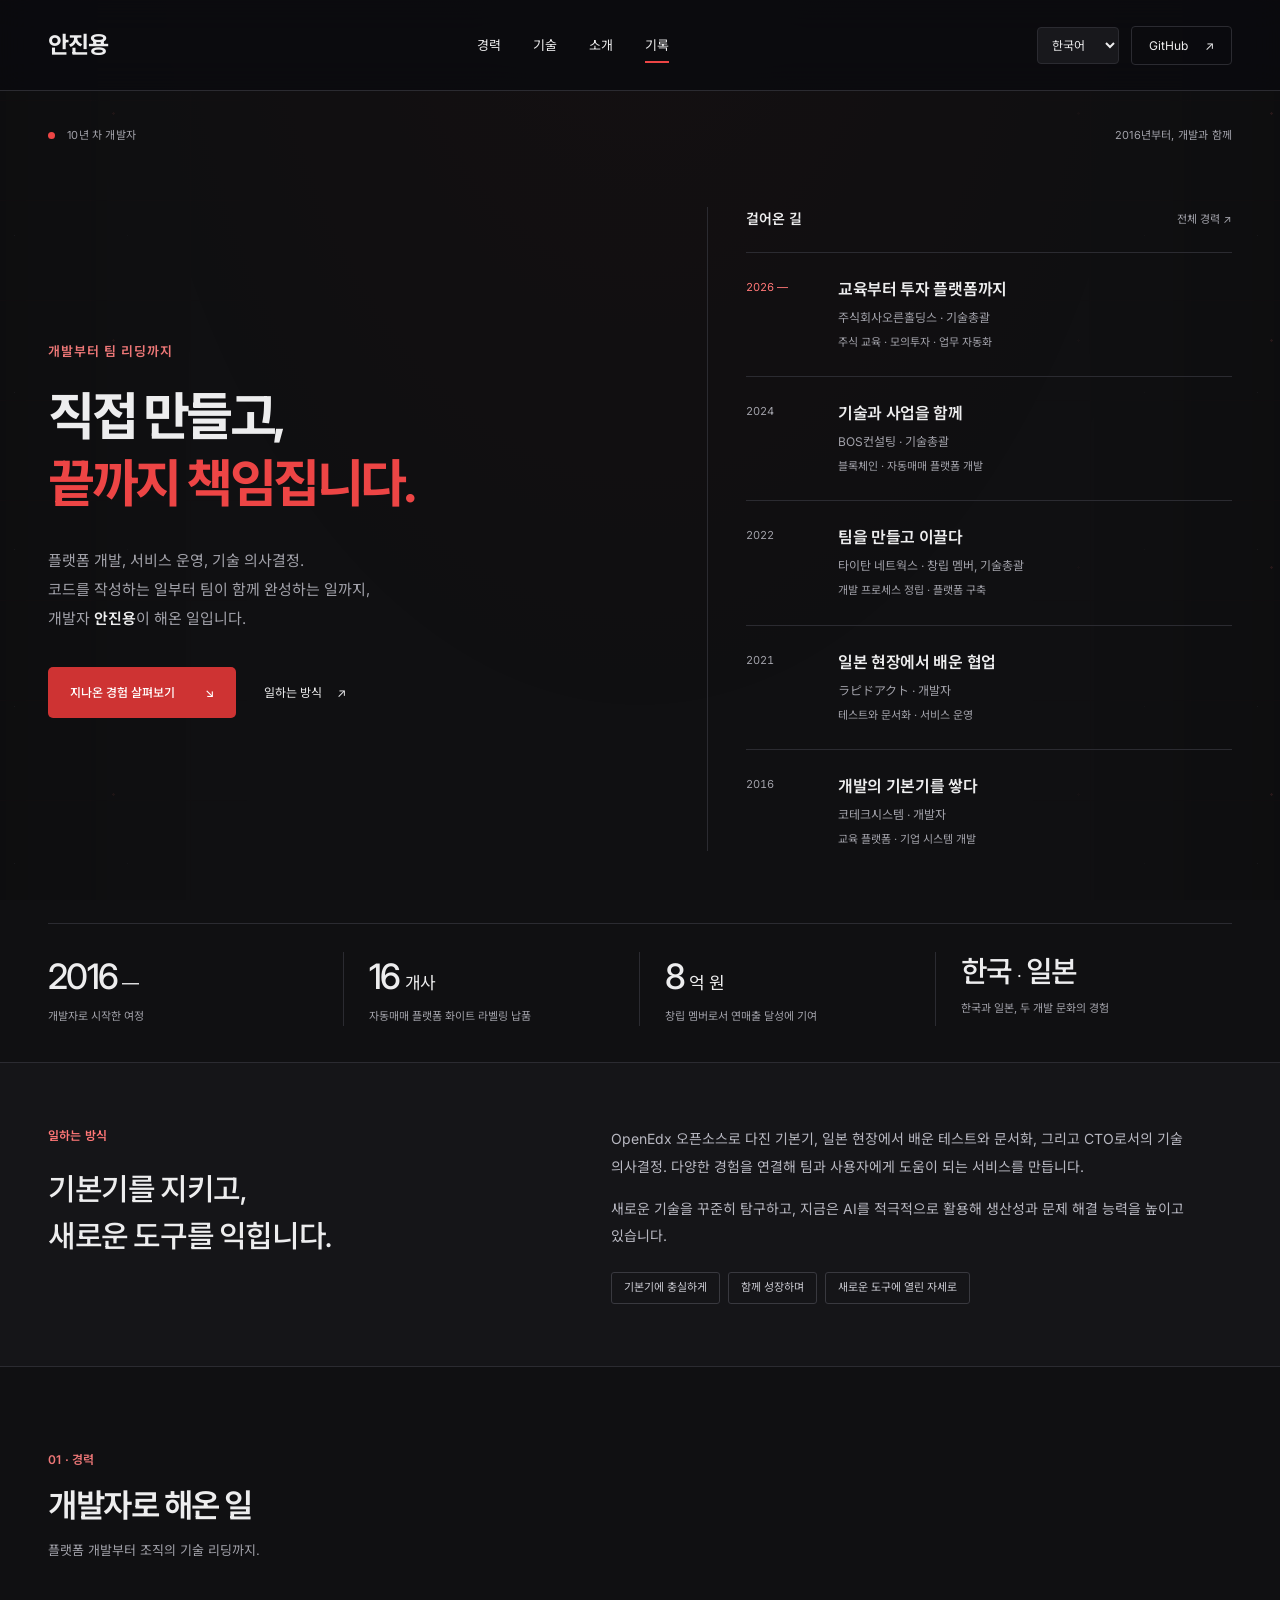
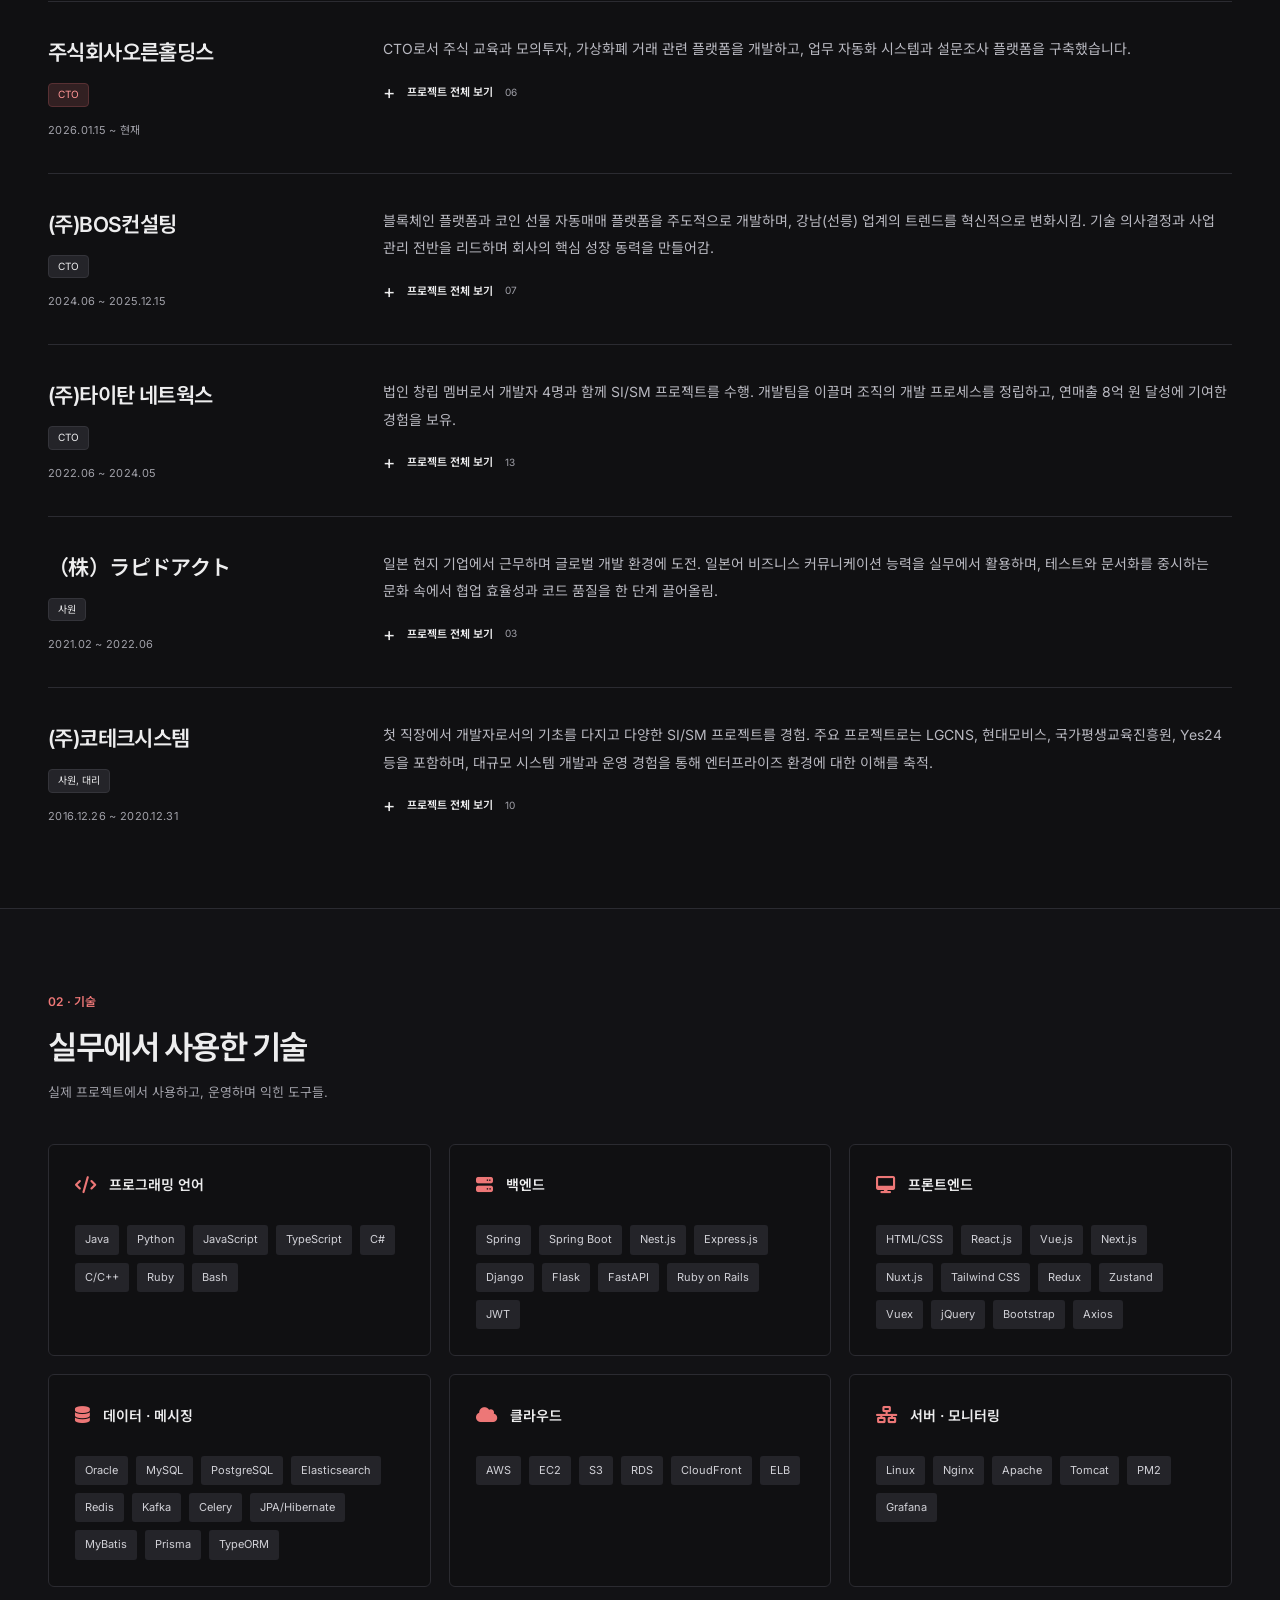
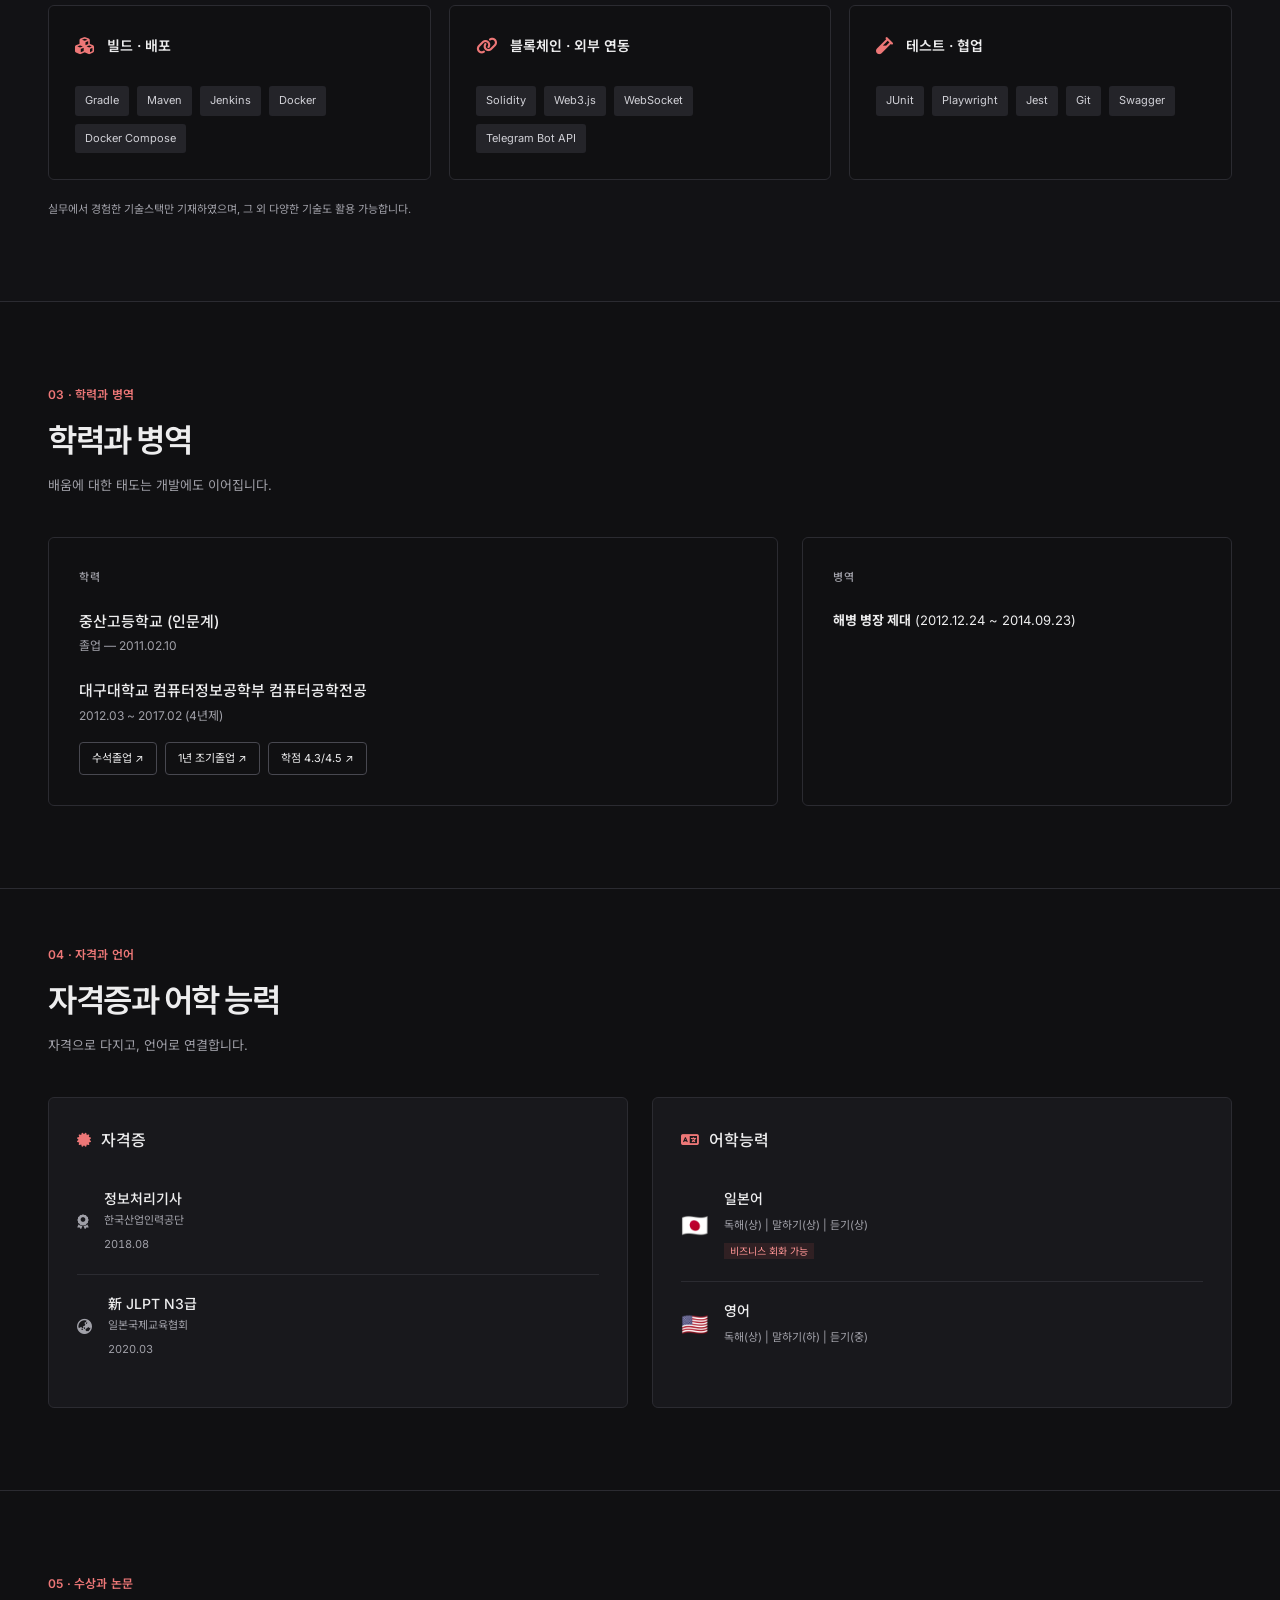
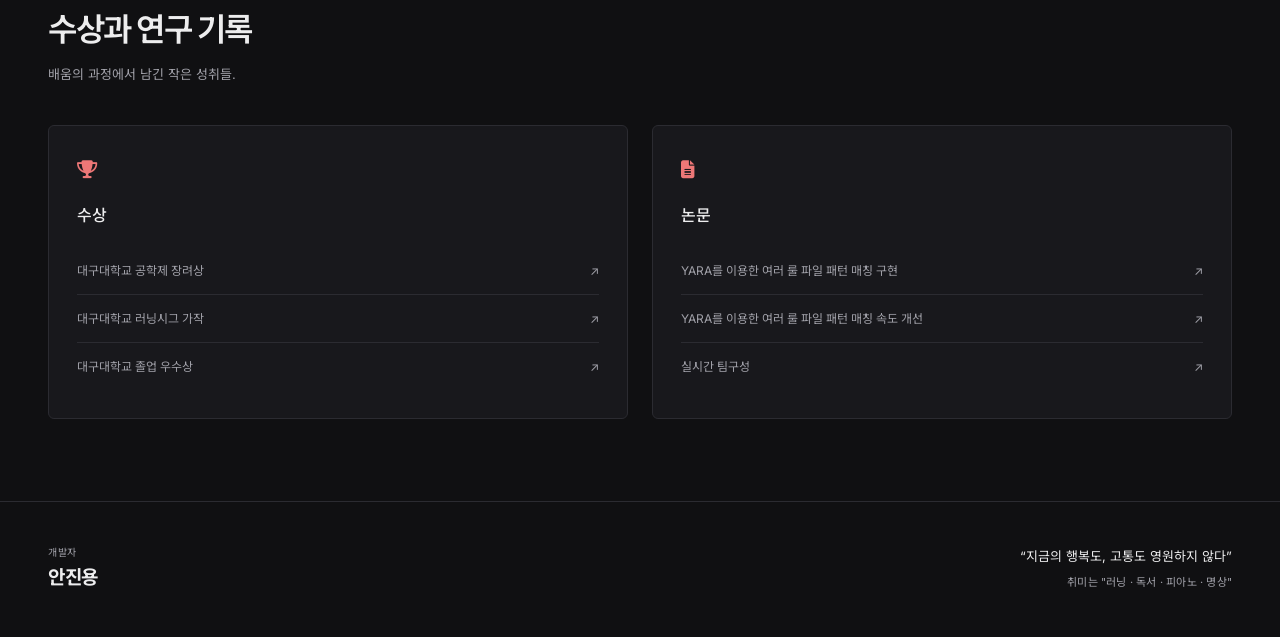
==== commit 1a6d561e: "fix: correct Oreun Holdings start date to January 2026" ====
--- a/index.html
+++ b/index.html
@@ -58,7 +58,7 @@
           <aside class="career-overview" aria-label="주요 경력 요약">
             <div class="career-overview-heading"><h2>걸어온 길</h2><a href="#experience" aria-label="전체 경력 보기">전체 경력 <span aria-hidden="true">↗</span></a></div>
             <ol class="career-steps">
-              <li><span class="career-year">2025 —</span><div><h3>교육부터 투자 플랫폼까지</h3><p>주식회사오른홀딩스 · 기술총괄</p><span class="career-detail">주식 교육 · 모의투자 · 업무 자동화</span></div></li>
+              <li><span class="career-year">2026 —</span><div><h3>교육부터 투자 플랫폼까지</h3><p>주식회사오른홀딩스 · 기술총괄</p><span class="career-detail">주식 교육 · 모의투자 · 업무 자동화</span></div></li>
               <li><span class="career-year">2024</span><div><h3>기술과 사업을 함께</h3><p>BOS컨설팅 · 기술총괄</p><span class="career-detail">블록체인 · 자동매매 플랫폼 개발</span></div></li>
               <li><span class="career-year">2022</span><div><h3>팀을 만들고 이끌다</h3><p>타이탄 네트웍스 · 창립 멤버, 기술총괄</p><span class="career-detail">개발 프로세스 정립 · 플랫폼 구축</span></div></li>
               <li><span class="career-year">2021</span><div><h3>일본 현장에서 배운 협업</h3><p>ラピドアクト · 개발자</p><span class="career-detail">테스트와 문서화 · 서비스 운영</span></div></li>
@@ -86,7 +86,7 @@
                         <div class="company-info">
                             <h3>주식회사오른홀딩스</h3>
                             <span class="position">CTO</span>
-                            <span class="period">2025.01.15 ~ 현재</span>
+                            <span class="period">2026.01.15 ~ 현재</span>
                         </div>
                         <div class="company-description">
                             <p>CTO로서 주식 교육과 모의투자, 가상화폐 거래 관련 플랫폼을 개발하고, 업무 자동화 시스템과 설문조사 플랫폼을 구축했습니다.</p>
